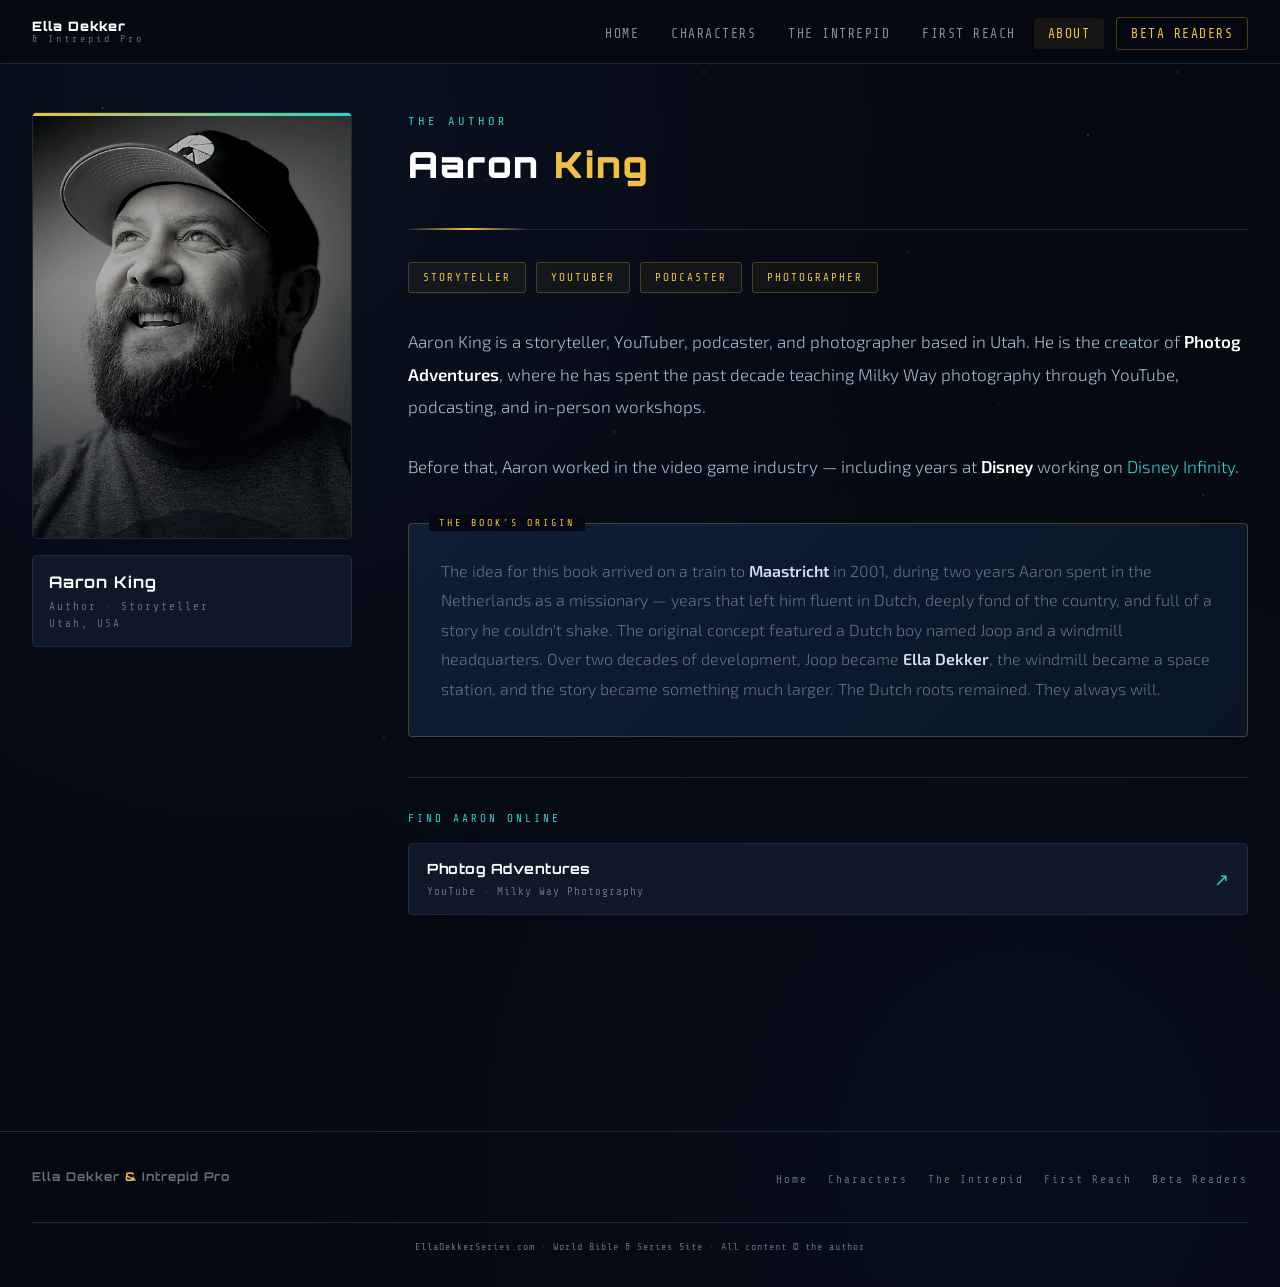
==== about.html @ 14a6c65d "Add files via upload Fix CSS, add About page, update fonts" ====
<!DOCTYPE html>
<html lang="en">
<head>
  <meta charset="UTF-8">
  <meta name="viewport" content="width=device-width, initial-scale=1.0">
  <meta name="description" content="About Aaron King — storyteller, YouTuber, podcaster, photographer, and the author of Ella Dekker & Intrepid Pro.">
  <title>About — Ella Dekker Series</title>
  <link rel="stylesheet" href="css/style.css">
  <style>

    .about-layout {
      display: grid;
      grid-template-columns: 320px 1fr;
      gap: 56px;
      align-items: start;
      margin-bottom: var(--section-gap);
    }

    /* Photo block */
    .photo-block {
      position: sticky;
      top: calc(var(--nav-height) + 24px);
    }

    .photo-frame {
      position: relative;
      border-radius: 4px;
      overflow: hidden;
      border: 1px solid var(--border);
      background: var(--panel);
      aspect-ratio: 3/4;
      display: flex;
      align-items: center;
      justify-content: center;
    }

    .photo-frame img {
      width: 100%;
      height: 100%;
      object-fit: cover;
      /* CSS filter to match the dark sci-fi aesthetic */
      filter: grayscale(40%) contrast(1.1) brightness(0.9) saturate(0.7);
      display: block;
    }

    /* Teal overlay tint */
    .photo-frame::after {
      content: '';
      position: absolute;
      inset: 0;
      background: linear-gradient(
        180deg,
        transparent 40%,
        rgba(5, 8, 16, 0.7) 100%
      );
      pointer-events: none;
    }

    /* Gold accent bar top */
    .photo-frame::before {
      content: '';
      position: absolute;
      top: 0; left: 0; right: 0;
      height: 3px;
      background: linear-gradient(90deg, var(--accent-gold), var(--accent-teal));
      z-index: 2;
    }

    .photo-placeholder {
      display: flex;
      flex-direction: column;
      align-items: center;
      justify-content: center;
      gap: 12px;
      padding: 40px;
      text-align: center;
      color: var(--text-dim);
    }

    .photo-placeholder-icon {
      width: 64px;
      height: 64px;
      border-radius: 50%;
      border: 2px solid var(--border-bright);
      display: flex;
      align-items: center;
      justify-content: center;
      font-family: var(--font-display);
      font-size: 24px;
      font-weight: 900;
      color: var(--accent-gold);
    }

    .photo-caption {
      margin-top: 16px;
      padding: 14px 16px;
      background: var(--panel);
      border: 1px solid var(--border);
      border-radius: 4px;
    }

    .photo-name {
      font-family: var(--font-display);
      font-size: 16px;
      font-weight: 700;
      color: #fff;
      letter-spacing: 1px;
      margin-bottom: 4px;
    }

    .photo-title {
      font-family: var(--font-mono);
      font-size: 11px;
      letter-spacing: 2px;
      color: var(--text-dim);
      line-height: 1.5;
    }

    /* Bio block */
    .bio-block {}

    .bio-block .page-header {
      text-align: left;
      margin-bottom: 32px;
    }

    .bio-block .page-header::after {
      left: 0;
      transform: none;
    }

    .bio-text {
      font-size: 17px;
      font-weight: 300;
      color: var(--text-secondary);
      line-height: 1.9;
      margin-bottom: 28px;
    }

    .bio-text strong {
      color: #fff;
      font-weight: 600;
    }

    .bio-text em {
      color: var(--accent-teal);
      font-style: normal;
    }

    /* Role tags */
    .role-tags {
      display: flex;
      flex-wrap: wrap;
      gap: 10px;
      margin: 32px 0;
    }

    .role-tag {
      font-family: var(--font-mono);
      font-size: 11px;
      letter-spacing: 2px;
      color: var(--accent-gold);
      border: 1px solid rgba(240,192,64,0.25);
      border-radius: 3px;
      padding: 6px 14px;
      background: rgba(240,192,64,0.05);
      text-transform: uppercase;
    }

    /* Links section */
    .links-section {
      margin-top: 40px;
      padding-top: 32px;
      border-top: 1px solid var(--border);
    }

    .links-label {
      font-family: var(--font-mono);
      font-size: 11px;
      letter-spacing: 3px;
      color: var(--accent-teal);
      text-transform: uppercase;
      margin-bottom: 16px;
    }

    .ext-links {
      display: flex;
      flex-direction: column;
      gap: 10px;
    }

    .ext-link {
      display: flex;
      align-items: center;
      gap: 14px;
      padding: 14px 18px;
      background: var(--panel);
      border: 1px solid var(--border);
      border-radius: 4px;
      text-decoration: none;
      transition: border-color 0.2s, background 0.2s;
    }

    .ext-link:hover {
      border-color: var(--accent-teal);
      background: rgba(48,208,192,0.05);
    }

    .ext-link-label {
      font-family: var(--font-display);
      font-size: 14px;
      font-weight: 700;
      color: #fff;
      letter-spacing: 0.5px;
    }

    .ext-link-sub {
      font-family: var(--font-mono);
      font-size: 11px;
      color: var(--text-dim);
      letter-spacing: 1px;
      margin-top: 2px;
    }

    .ext-link-arrow {
      margin-left: auto;
      color: var(--accent-teal);
      font-size: 18px;
      flex-shrink: 0;
    }

    /* Book origin section */
    .origin-card {
      background: linear-gradient(135deg, #0d1e35, #091525);
      border: 1px solid rgba(240,192,64,0.25);
      border-radius: 4px;
      padding: 32px;
      margin-top: 40px;
      position: relative;
    }

    .origin-card::before {
      content: 'THE BOOK\'S ORIGIN';
      position: absolute;
      top: -9px;
      left: 20px;
      font-family: var(--font-mono);
      font-size: 10px;
      letter-spacing: 3px;
      color: var(--accent-gold);
      background: var(--void);
      padding: 0 10px;
    }

    .origin-text {
      font-size: 16px;
      font-weight: 300;
      color: var(--text-dim);
      line-height: 1.85;
    }

    .origin-text strong {
      color: var(--text-primary);
      font-weight: 600;
    }

    @media (max-width: 1023px) {
      .about-layout {
        grid-template-columns: 260px 1fr;
        gap: 36px;
      }
    }

    @media (max-width: 767px) {
      .about-layout {
        grid-template-columns: 1fr;
      }
      .photo-block {
        position: static;
        max-width: 280px;
        margin: 0 auto;
      }
      .bio-block .page-header {
        text-align: center;
      }
      .bio-block .page-header::after {
        left: 50%;
        transform: translateX(-50%);
      }
      .role-tags { justify-content: center; }
    }

  </style>
</head>
<body>

  <div class="page-wrap">

    <div class="about-layout">

      <!-- PHOTO -->
      <div class="photo-block">
        <div class="photo-frame">
          <img src="img/author.jpg" alt="Aaron King">
        </div>
        <div class="photo-caption">
          <div class="photo-name">Aaron King</div>
          <div class="photo-title">Author · Storyteller<br>Utah, USA</div>
        </div>
      </div>

      <!-- BIO -->
      <div class="bio-block">

        <header class="page-header">
          <p class="page-eyebrow">The Author</p>
          <h1 class="page-title">Aaron <span>King</span></h1>
        </header>

        <div class="role-tags">
          <span class="role-tag">Storyteller</span>
          <span class="role-tag">YouTuber</span>
          <span class="role-tag">Podcaster</span>
          <span class="role-tag">Photographer</span>
        </div>

        <p class="bio-text">
          Aaron King is a storyteller, YouTuber, podcaster, and photographer based in Utah.
          He is the creator of <strong>Photog Adventures</strong>, where he has spent the past decade
          teaching Milky Way photography through YouTube, podcasting, and in-person workshops.
        </p>

        <p class="bio-text">
          Before that, Aaron worked in the video game industry — including years at
          <strong>Disney</strong> working on <em>Disney Infinity</em>.
        </p>

        <div class="origin-card">
          <p class="origin-text">
            The idea for this book arrived on a train to <strong>Maastricht</strong> in 2001, during two years
            Aaron spent in the Netherlands as a missionary — years that left him fluent in Dutch,
            deeply fond of the country, and full of a story he couldn't shake. The original concept
            featured a Dutch boy named Joop and a windmill headquarters. Over two decades of
            development, Joop became <strong>Ella Dekker</strong>, the windmill became a space station,
            and the story became something much larger. The Dutch roots remained. They always will.
          </p>
        </div>

        <div class="links-section">
          <div class="links-label">Find Aaron Online</div>
          <div class="ext-links">
            <a href="https://www.youtube.com/@PhotogAdventures" target="_blank" rel="noopener" class="ext-link">
              <div>
                <div class="ext-link-label">Photog Adventures</div>
                <div class="ext-link-sub">YouTube · Milky Way Photography</div>
              </div>
              <span class="ext-link-arrow">↗</span>
            </a>
          </div>
        </div>

      </div>
    </div>
  </div>

  <script src="js/nav.js"></script>

</body>
</html>
---- css/style.css ----
/* ═══════════════════════════════════════════════════════
   EllaDekkerSeries.com — Shared Stylesheet
   All pages link to this file. Change here, update everywhere.
   ═══════════════════════════════════════════════════════ */

/* ── GOOGLE FONTS ── */
@import url('https://fonts.googleapis.com/css2?family=Orbitron:wght@400;700;900&family=Share+Tech+Mono&family=Exo+2:ital,wght@0,300;0,400;0,600;1,300&display=swap');

/* ── DESIGN TOKENS ── */
:root {
  /* Colors */
  --void:           #050810;
  --deep:           #0a1020;
  --panel:          #0e1828;
  --panel-alt:      #0b1422;
  --border:         #1a2a40;
  --border-bright:  #2a3f60;

  --accent-gold:    #f0c040;
  --accent-blue:    #40a0f0;
  --accent-teal:    #30d0c0;
  --accent-red:     #e05050;
  --accent-green:   #50d080;
  --accent-orange:  #f08040;
  --accent-purple:  #9060e0;

  --text-primary:   #d0e0f0;
  --text-secondary: #a0b8cc;
  --text-dim:       #607080;
  --text-label:     #8090a0;

  /* District colors */
  --payne:          #7060c0;
  --kaku:           #f08040;
  --oort:           #40a8e0;
  --cannon:         #c03030;
  --fraunhofer:     #40b870;
  --herschel:       #c05030;

  /* Typography scale — base 16px */
  --font-display:   'Orbitron', sans-serif;
  --font-mono:      'Share Tech Mono', monospace;
  --font-body:      'Exo 2', sans-serif;

  --text-xs:        12px;
  --text-sm:        14px;
  --text-base:      16px;
  --text-md:        17px;
  --text-lg:        20px;
  --text-xl:        24px;
  --text-2xl:       30px;
  --text-3xl:       36px;

  /* Layout */
  --max-width:      1280px;
  --page-padding:   32px;
  --section-gap:    56px;

  /* Nav */
  --nav-height:     64px;
}

/* ── RESET ── */
*, *::before, *::after {
  margin: 0;
  padding: 0;
  box-sizing: border-box;
}

/* ── BASE ── */
html {
  font-size: 16px;
  scroll-behavior: smooth;
  -webkit-text-size-adjust: 100%;
}

body {
  background: var(--void);
  color: var(--text-primary);
  font-family: var(--font-body);
  font-size: var(--text-base);
  font-weight: 400;
  line-height: 1.6;
  min-height: 100vh;
  padding-top: var(--nav-height);
  background-image:
    radial-gradient(ellipse at 20% 10%, rgba(40,80,160,0.12) 0%, transparent 50%),
    radial-gradient(ellipse at 80% 90%, rgba(20,60,120,0.10) 0%, transparent 50%);
  overflow-x: hidden;
}

/* Star field */
body::before {
  content: '';
  position: fixed;
  inset: 0;
  background-image:
    radial-gradient(1px 1px at 8%  12%, rgba(255,255,255,0.55) 0%, transparent 100%),
    radial-gradient(1px 1px at 22%  4%, rgba(255,255,255,0.40) 0%, transparent 100%),
    radial-gradient(1px 1px at 38% 20%, rgba(255,255,255,0.30) 0%, transparent 100%),
    radial-gradient(1px 1px at 55%  8%, rgba(255,255,255,0.45) 0%, transparent 100%),
    radial-gradient(1px 1px at 71% 28%, rgba(255,255,255,0.30) 0%, transparent 100%),
    radial-gradient(1px 1px at 85% 15%, rgba(255,255,255,0.50) 0%, transparent 100%),
    radial-gradient(1px 1px at 94% 55%, rgba(255,255,255,0.35) 0%, transparent 100%),
    radial-gradient(1px 1px at 12% 68%, rgba(255,255,255,0.30) 0%, transparent 100%),
    radial-gradient(1px 1px at 30% 82%, rgba(255,255,255,0.40) 0%, transparent 100%),
    radial-gradient(1px 1px at 62% 78%, rgba(255,255,255,0.35) 0%, transparent 100%),
    radial-gradient(1px 1px at 78% 45%, rgba(255,255,255,0.25) 0%, transparent 100%),
    radial-gradient(1.5px 1.5px at 48% 48%, rgba(255,255,255,0.20) 0%, transparent 100%),
    radial-gradient(1px 1px at 5%  35%, rgba(255,255,255,0.30) 0%, transparent 100%),
    radial-gradient(1px 1px at 92%  8%, rgba(255,255,255,0.40) 0%, transparent 100%);
  pointer-events: none;
  z-index: 0;
}

/* ── PAGE WRAPPER ── */
.page-wrap {
  position: relative;
  z-index: 1;
  max-width: var(--max-width);
  margin: 0 auto;
  padding: 48px var(--page-padding) 80px;
}

/* ── NAVIGATION ── */
#site-nav {
  position: fixed;
  top: 0;
  left: 0;
  right: 0;
  height: var(--nav-height);
  background: rgba(5, 8, 16, 0.92);
  backdrop-filter: blur(12px);
  -webkit-backdrop-filter: blur(12px);
  border-bottom: 1px solid var(--border);
  z-index: 1000;
  display: flex;
  align-items: center;
}

.nav-inner {
  max-width: var(--max-width);
  margin: 0 auto;
  padding: 0 var(--page-padding);
  width: 100%;
  display: flex;
  align-items: center;
  gap: 0;
}

.nav-logo {
  font-family: var(--font-display);
  font-size: 13px;
  font-weight: 900;
  letter-spacing: 1px;
  color: #fff;
  text-decoration: none;
  flex-shrink: 0;
  margin-right: auto;
  line-height: 1.1;
}

.nav-logo span {
  color: var(--accent-gold);
  display: block;
  font-size: 10px;
  font-weight: 400;
  letter-spacing: 3px;
  color: var(--text-dim);
  font-family: var(--font-mono);
}

.nav-links {
  display: flex;
  align-items: center;
  gap: 4px;
  list-style: none;
}

.nav-links a {
  font-family: var(--font-mono);
  font-size: 13px;
  letter-spacing: 1.5px;
  color: var(--text-label);
  text-decoration: none;
  padding: 8px 14px;
  border-radius: 3px;
  transition: color 0.15s, background 0.15s;
  text-transform: uppercase;
  white-space: nowrap;
}

.nav-links a:hover {
  color: var(--text-primary);
  background: rgba(255,255,255,0.05);
}

.nav-links a.active {
  color: var(--accent-gold);
  background: rgba(240,192,64,0.08);
}

.nav-links a.nav-cta {
  color: var(--accent-gold);
  border: 1px solid rgba(240,192,64,0.3);
  margin-left: 8px;
}

.nav-links a.nav-cta:hover {
  background: rgba(240,192,64,0.12);
}

/* Hamburger */
.nav-toggle {
  display: none;
  flex-direction: column;
  gap: 5px;
  cursor: pointer;
  padding: 8px;
  background: none;
  border: none;
  margin-left: 16px;
}

.nav-toggle span {
  display: block;
  width: 22px;
  height: 2px;
  background: var(--text-primary);
  border-radius: 1px;
  transition: all 0.2s;
}

.nav-mobile {
  display: none;
  position: fixed;
  top: var(--nav-height);
  left: 0;
  right: 0;
  background: rgba(5,8,16,0.98);
  border-bottom: 1px solid var(--border);
  padding: 16px var(--page-padding) 24px;
  z-index: 999;
  flex-direction: column;
  gap: 4px;
}

.nav-mobile.open {
  display: flex;
}

.nav-mobile a {
  font-family: var(--font-mono);
  font-size: 13px;
  letter-spacing: 2px;
  color: var(--text-label);
  text-decoration: none;
  padding: 12px 16px;
  border-radius: 3px;
  text-transform: uppercase;
  transition: color 0.15s, background 0.15s;
}

.nav-mobile a:hover,
.nav-mobile a.active {
  color: var(--accent-gold);
  background: rgba(240,192,64,0.08);
}

/* ── PAGE HEADER ── */
.page-header {
  text-align: center;
  margin-bottom: var(--section-gap);
  padding-bottom: 36px;
  border-bottom: 1px solid var(--border);
  position: relative;
}

.page-header::after {
  content: '';
  position: absolute;
  bottom: -1px;
  left: 50%;
  transform: translateX(-50%);
  width: 120px;
  height: 2px;
  background: linear-gradient(90deg, transparent, var(--accent-gold), transparent);
}

.page-eyebrow {
  font-family: var(--font-mono);
  font-size: var(--text-xs);
  letter-spacing: 4px;
  color: var(--accent-teal);
  text-transform: uppercase;
  margin-bottom: 14px;
}

.page-title {
  font-family: var(--font-display);
  font-size: clamp(var(--text-2xl), 5vw, var(--text-3xl));
  font-weight: 900;
  letter-spacing: 2px;
  color: #fff;
  line-height: 1.1;
  margin-bottom: 8px;
}

.page-title span { color: var(--accent-gold); }

.page-subtitle {
  font-family: var(--font-mono);
  font-size: var(--text-sm);
  color: var(--text-dim);
  letter-spacing: 3px;
}

.page-tag {
  display: inline-block;
  margin-top: 16px;
  border: 1px solid rgba(240,192,64,0.25);
  border-radius: 3px;
  padding: 6px 20px;
  font-family: var(--font-mono);
  font-size: var(--text-xs);
  letter-spacing: 2px;
  color: var(--accent-gold);
  background: rgba(240,192,64,0.05);
}

/* ── SECTION LABELS ── */
.section-label {
  font-family: var(--font-display);
  font-size: var(--text-xs);
  letter-spacing: 5px;
  color: var(--accent-teal);
  text-transform: uppercase;
  margin-bottom: 20px;
  margin-top: var(--section-gap);
  display: flex;
  align-items: center;
  gap: 14px;
}

.section-label:first-child { margin-top: 0; }

.section-label::after {
  content: '';
  flex: 1;
  height: 1px;
  background: linear-gradient(90deg, var(--border), transparent);
}

/* ── CARDS ── */
.card {
  background: var(--panel);
  border: 1px solid var(--border);
  border-radius: 4px;
  position: relative;
  overflow: hidden;
}

.card-gold {
  background: linear-gradient(135deg, #0d1e35 0%, #091525 100%);
  border-color: rgba(240,192,64,0.35);
  box-shadow: 0 0 40px rgba(240,192,64,0.05);
}

.card-teal {
  border-color: rgba(48,208,192,0.3);
}

.card-orange {
  border-color: rgba(240,128,64,0.3);
}

/* Labeled cards */
.card-labeled {
  padding: 28px 32px;
}

.card-labeled::before {
  content: attr(data-label);
  position: absolute;
  top: -9px;
  left: 20px;
  font-family: var(--font-mono);
  font-size: var(--text-xs);
  letter-spacing: 3px;
  color: var(--accent-gold);
  background: var(--void);
  padding: 0 10px;
  text-transform: uppercase;
}

/* ── GRID LAYOUTS ── */
.grid-3 {
  display: grid;
  grid-template-columns: repeat(3, 1fr);
  gap: 20px;
}

.grid-2 {
  display: grid;
  grid-template-columns: 1fr 1fr;
  gap: 24px;
}

/* ── DIVIDERS ── */
.divider {
  height: 1px;
  background: var(--border);
  margin: 24px 0;
}

/* ── WRITER NOTES ── */
.writer-note {
  margin-top: 14px;
  padding: 10px 16px;
  background: rgba(240,192,64,0.04);
  border-left: 2px solid rgba(240,192,64,0.25);
  font-family: var(--font-mono);
  font-size: var(--text-xs);
  letter-spacing: 1px;
  color: rgba(240,192,64,0.55);
  line-height: 1.7;
}

.writer-note strong,
.writer-note span:first-child {
  color: rgba(240,192,64,0.85);
}

/* ── PROSE ── */
.prose {
  font-size: var(--text-base);
  font-weight: 300;
  color: var(--text-dim);
  line-height: 1.85;
}

.prose strong { color: var(--text-primary); font-weight: 600; }
.prose em { color: var(--accent-teal); font-style: normal; }

.prose-cols {
  columns: 2;
  gap: 36px;
}

/* ── BADGES & TAGS ── */
.mono-label {
  font-family: var(--font-mono);
  font-size: var(--text-xs);
  letter-spacing: 3px;
  color: var(--text-label);
  text-transform: uppercase;
}

.size-dot {
  width: 10px;
  height: 10px;
  border-radius: 50%;
  flex-shrink: 0;
  display: inline-block;
}

.dot-small  { background: var(--accent-blue);  box-shadow: 0 0 6px var(--accent-blue); }
.dot-medium { background: var(--accent-green); box-shadow: 0 0 6px var(--accent-green); }
.dot-large  { background: var(--accent-red);   box-shadow: 0 0 6px var(--accent-red); }

/* ── ANIMATIONS ── */
@keyframes fadeSlideIn {
  from { opacity: 0; transform: translateY(12px); }
  to   { opacity: 1; transform: translateY(0); }
}

@keyframes fadeIn {
  from { opacity: 0; }
  to   { opacity: 1; }
}

.anim-in {
  animation: fadeSlideIn 0.5s ease forwards;
}

/* ── FOOTER ── */
#site-footer {
  border-top: 1px solid var(--border);
  margin-top: 80px;
  padding: 32px var(--page-padding);
  text-align: center;
}

.footer-inner {
  max-width: var(--max-width);
  margin: 0 auto;
  display: flex;
  align-items: center;
  justify-content: space-between;
  flex-wrap: wrap;
  gap: 16px;
}

.footer-logo {
  font-family: var(--font-display);
  font-size: 12px;
  font-weight: 700;
  color: var(--text-dim);
  letter-spacing: 1px;
}

.footer-logo span { color: var(--accent-gold); }

.footer-links {
  display: flex;
  gap: 20px;
  list-style: none;
}

.footer-links a {
  font-family: var(--font-mono);
  font-size: 11px;
  letter-spacing: 2px;
  color: var(--text-dim);
  text-decoration: none;
  transition: color 0.15s;
}

.footer-links a:hover { color: var(--accent-teal); }

.footer-copy {
  font-family: var(--font-mono);
  font-size: 10px;
  color: var(--text-dim);
  letter-spacing: 1px;
  width: 100%;
  text-align: center;
  margin-top: 16px;
  padding-top: 16px;
  border-top: 1px solid var(--border);
}

/* ══════════════════════════════
   RESPONSIVE BREAKPOINTS
   ══════════════════════════════ */

/* ── TABLET (max 1023px) ── */
@media (max-width: 1023px) {
  :root {
    --page-padding: 24px;
    --section-gap:  48px;
  }

  .grid-3 { grid-template-columns: 1fr 1fr; }
  .prose-cols { columns: 1; }

  .nav-links { display: none; }
  .nav-toggle { display: flex; }
}

/* ── MOBILE (max 767px) ── */
@media (max-width: 767px) {
  :root {
    --page-padding: 16px;
    --section-gap:  40px;
    --text-base:    17px;
    --text-md:      18px;
  }

  .page-wrap { padding: 32px var(--page-padding) 60px; }

  .grid-3 { grid-template-columns: 1fr; }
  .grid-2 { grid-template-columns: 1fr; }
  .prose-cols { columns: 1; }

  .card-labeled { padding: 20px 20px; }

  .footer-inner { flex-direction: column; align-items: center; text-align: center; }
  .footer-links { flex-wrap: wrap; justify-content: center; }
}

/* ── SMALL MOBILE (max 479px) ── */
@media (max-width: 479px) {
  :root {
    --page-padding: 14px;
  }

  .page-title {
    font-size: var(--text-xl);
    letter-spacing: 1px;
  }
}
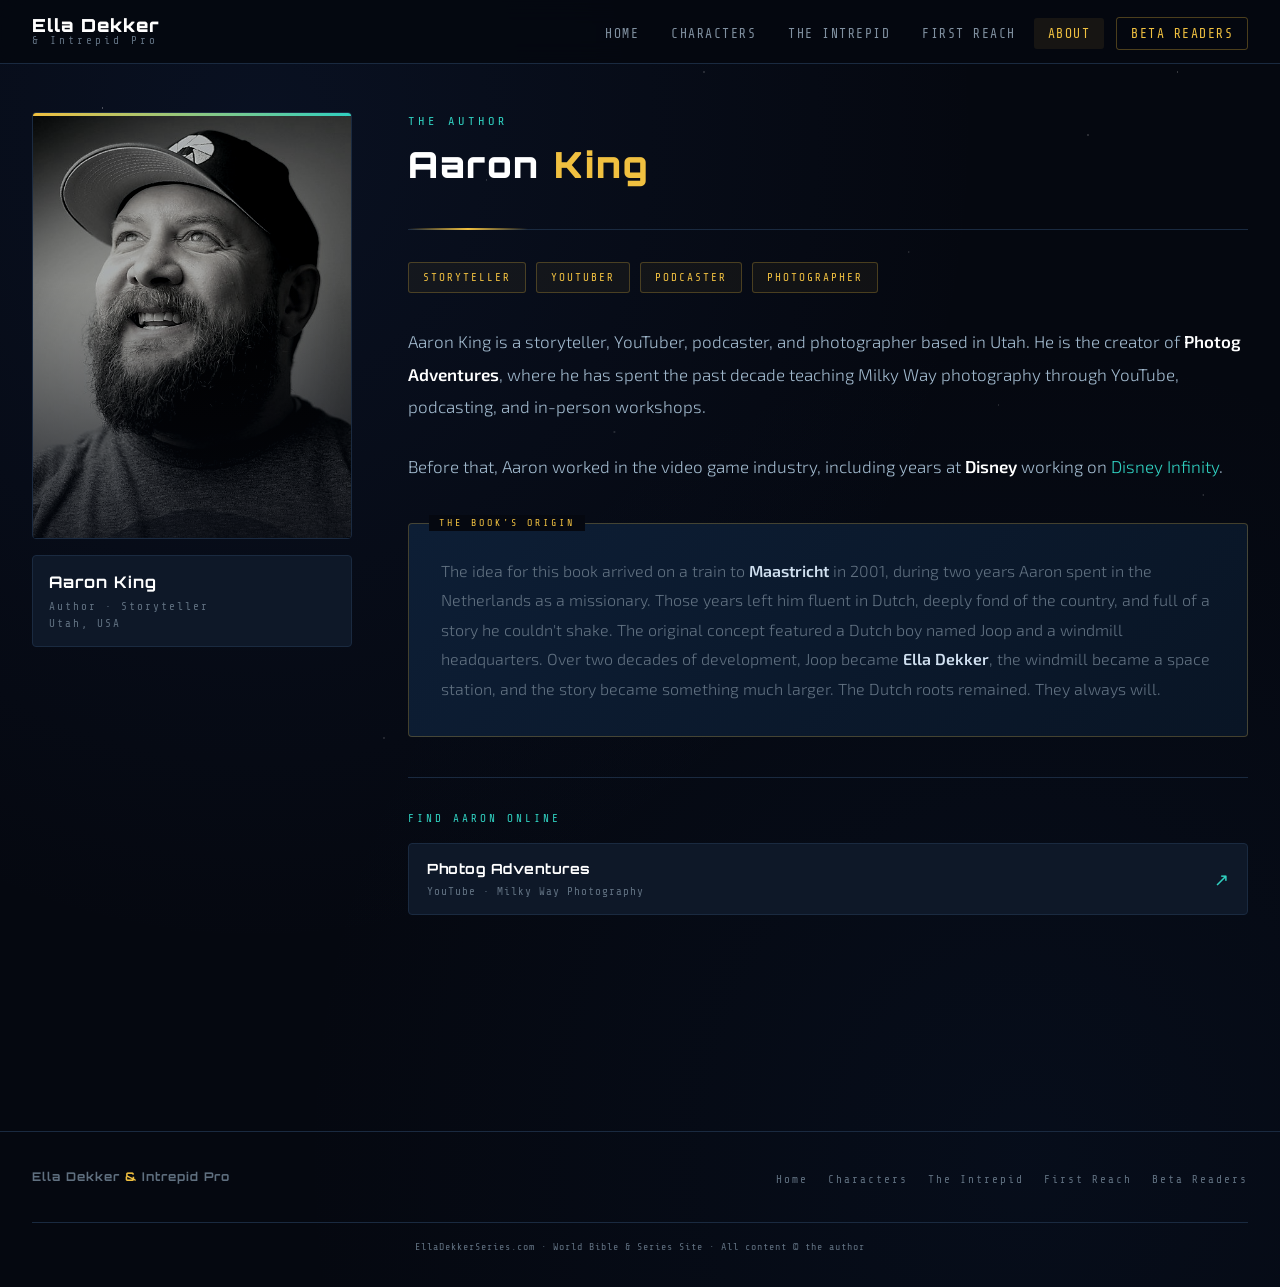
==== commit 8d46b002: "Add files via upload" ====
--- a/about.html
+++ b/about.html
@@ -331,14 +331,14 @@
         </p>
 
         <p class="bio-text">
-          Before that, Aaron worked in the video game industry — including years at
+          Before that, Aaron worked in the video game industry, including years at
           <strong>Disney</strong> working on <em>Disney Infinity</em>.
         </p>
 
         <div class="origin-card">
           <p class="origin-text">
             The idea for this book arrived on a train to <strong>Maastricht</strong> in 2001, during two years
-            Aaron spent in the Netherlands as a missionary — years that left him fluent in Dutch,
+            Aaron spent in the Netherlands as a missionary. Those years left him fluent in Dutch,
             deeply fond of the country, and full of a story he couldn't shake. The original concept
             featured a Dutch boy named Joop and a windmill headquarters. Over two decades of
             development, Joop became <strong>Ella Dekker</strong>, the windmill became a space station,
--- a/css/style.css
+++ b/css/style.css
@@ -150,7 +150,7 @@
 
 .nav-logo {
   font-family: var(--font-display);
-  font-size: 13px;
+  font-size: 18px;
   font-weight: 900;
   letter-spacing: 1px;
   color: #fff;
@@ -163,7 +163,7 @@
 .nav-logo span {
   color: var(--accent-gold);
   display: block;
-  font-size: 10px;
+  font-size: 11px;
   font-weight: 400;
   letter-spacing: 3px;
   color: var(--text-dim);
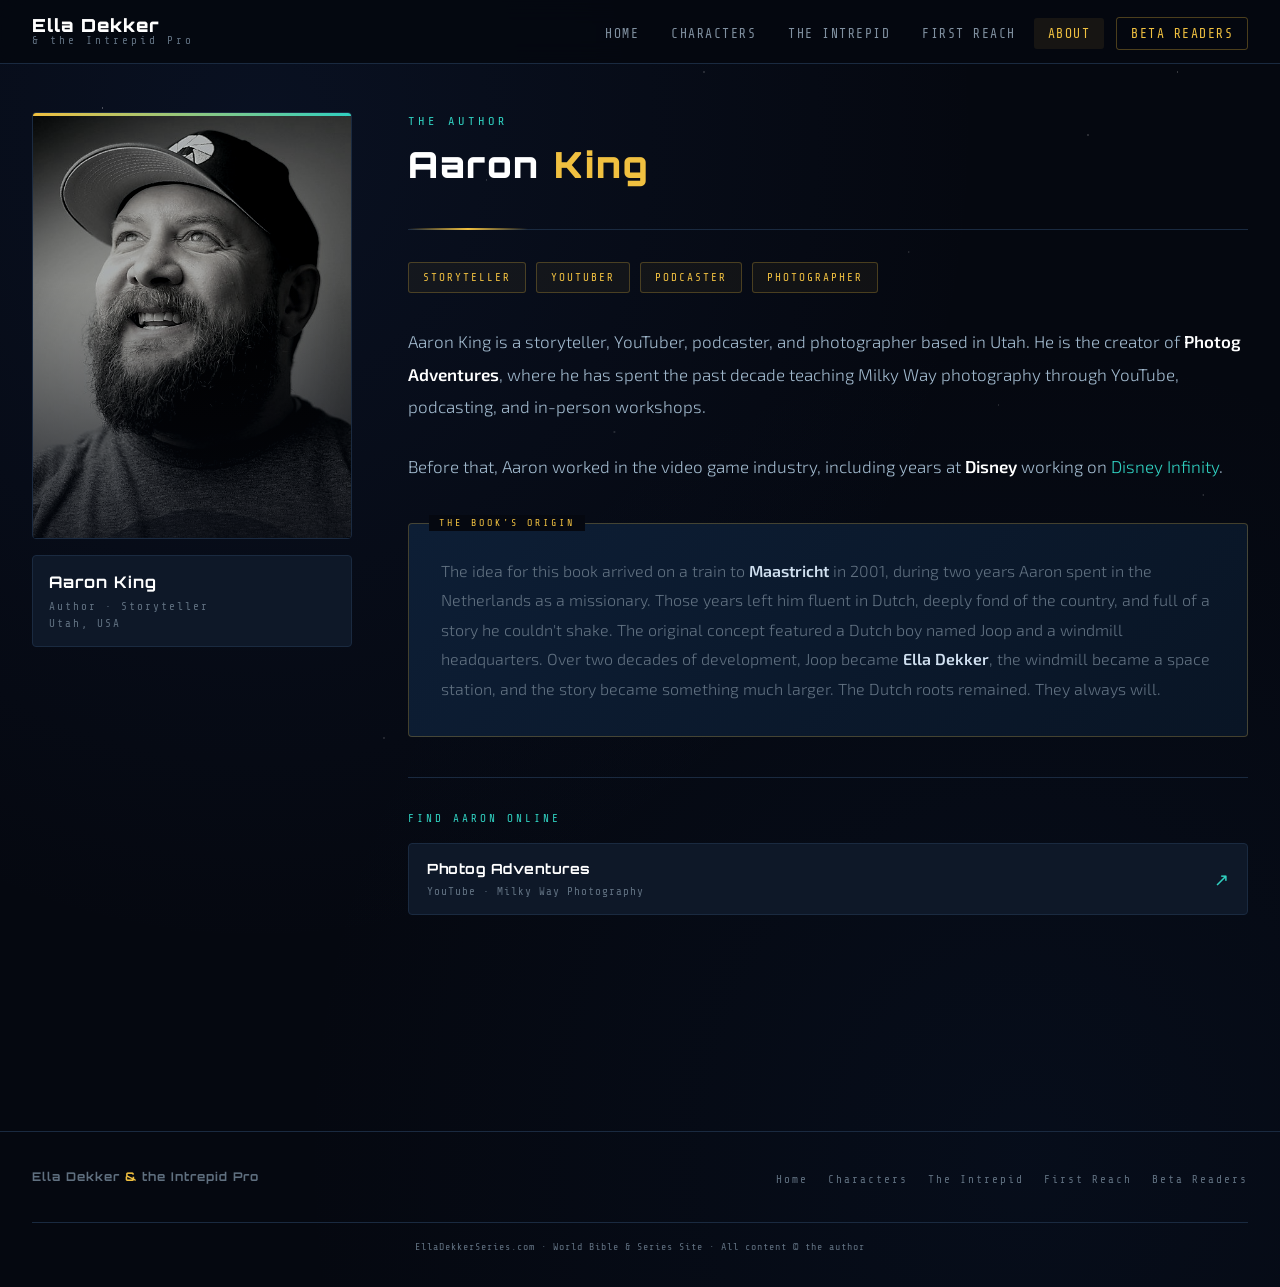
==== commit a6c8cd54: "Add files via upload" ====
--- a/about.html
+++ b/about.html
@@ -3,7 +3,7 @@
 <head>
   <meta charset="UTF-8">
   <meta name="viewport" content="width=device-width, initial-scale=1.0">
-  <meta name="description" content="About Aaron King — storyteller, YouTuber, podcaster, photographer, and the author of Ella Dekker & Intrepid Pro.">
+  <meta name="description" content="About Aaron King — storyteller, YouTuber, podcaster, photographer, and the author of Ella Dekker & the Intrepid Pro.">
   <title>About — Ella Dekker Series</title>
   <link rel="stylesheet" href="css/style.css">
   <style>
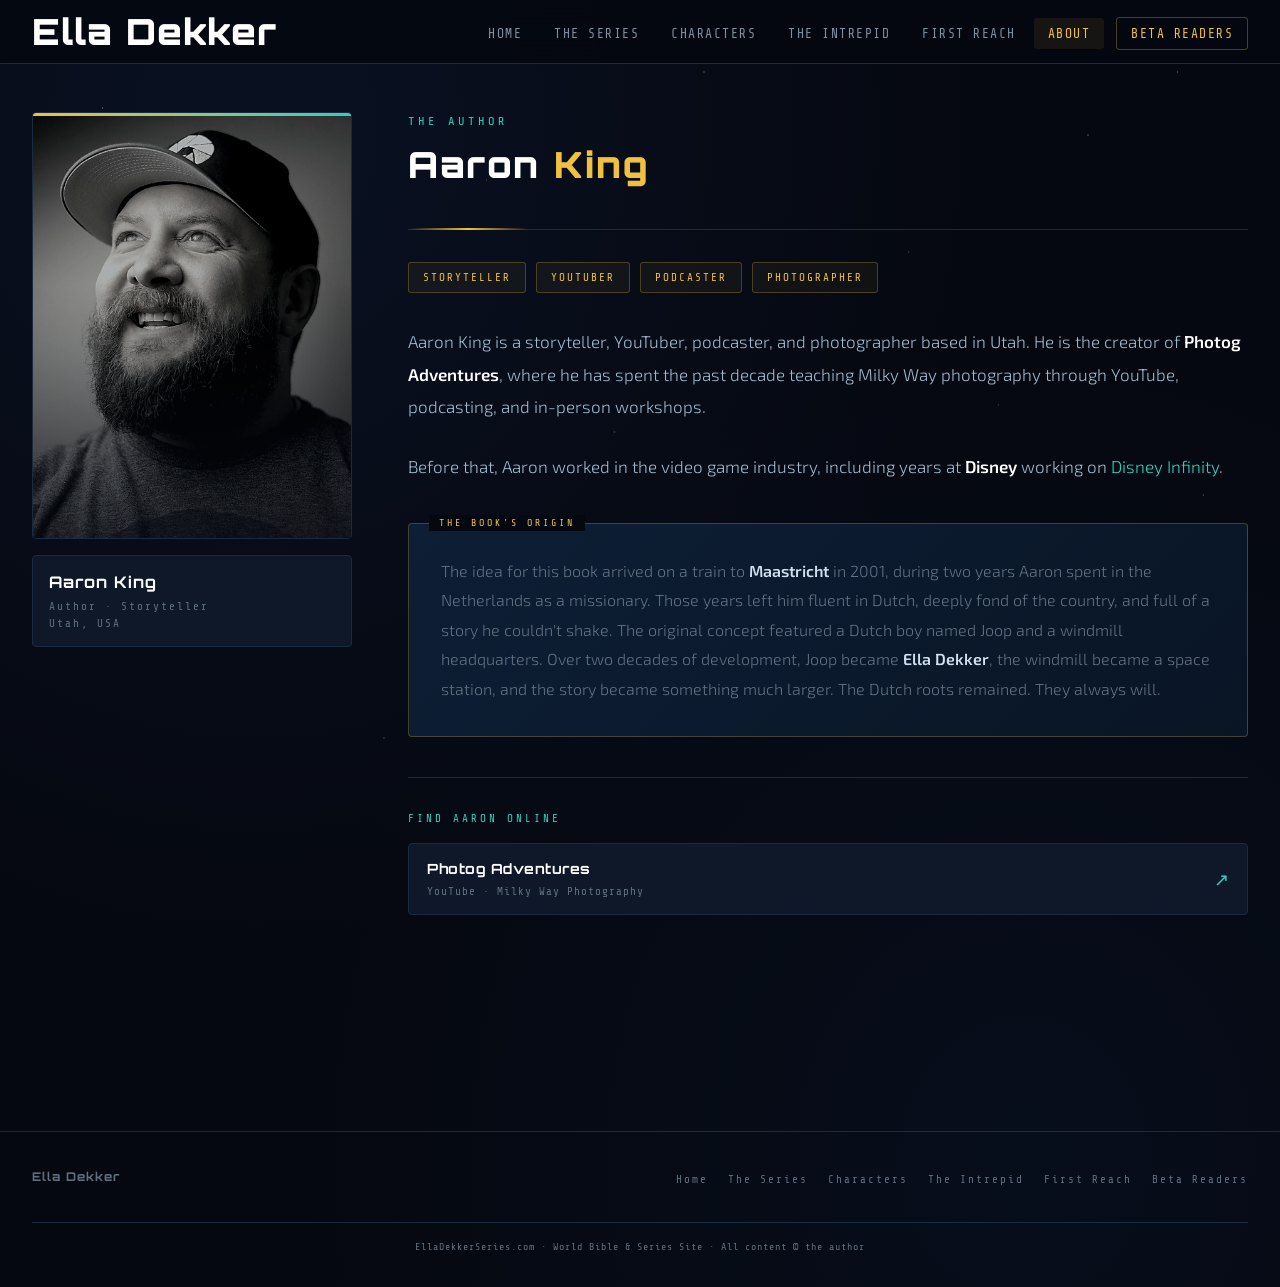
==== commit 621a4e94: "Add files via upload" ====
--- a/about.html
+++ b/about.html
@@ -5,6 +5,23 @@
   <meta name="viewport" content="width=device-width, initial-scale=1.0">
   <meta name="description" content="About Aaron King — storyteller, YouTuber, podcaster, photographer, and the author of Ella Dekker & the Intrepid Pro.">
   <title>About — Ella Dekker Series</title>
+  <!-- Open Graph / Social Sharing -->
+  <meta property="og:type"         content="website">
+  <meta property="og:url"          content="https://elladekkerseries.com/about.html">
+  <meta property="og:site_name"    content="Ella Dekker Series">
+  <meta property="og:title"        content="About Aaron King — Ella Dekker Series">
+  <meta property="og:description"  content="Aaron King is a storyteller, YouTuber, podcaster, and photographer based in Utah. He is the author of the Ella Dekker series.">
+  <meta property="og:image"        content="https://elladekkerseries.com/img/book1-cover.jpg">
+  <meta property="og:image:width"  content="954">
+  <meta property="og:image:height" content="1400">
+  <meta property="og:image:alt"    content="Ella Dekker and the Intrepid Pro — Book One Cover">
+
+  <!-- Twitter / iMessage fallback -->
+  <meta name="twitter:card"        content="summary_large_image">
+  <meta name="twitter:title"       content="About Aaron King — Ella Dekker Series">
+  <meta name="twitter:description" content="Aaron King is a storyteller, YouTuber, podcaster, and photographer based in Utah. He is the author of the Ella Dekker series.">
+  <meta name="twitter:image"       content="https://elladekkerseries.com/img/book1-cover.jpg">
+
   <link rel="stylesheet" href="css/style.css">
   <style>
 
--- a/css/style.css
+++ b/css/style.css
@@ -150,7 +150,7 @@
 
 .nav-logo {
   font-family: var(--font-display);
-  font-size: 18px;
+  font-size: 36px;
   font-weight: 900;
   letter-spacing: 1px;
   color: #fff;
